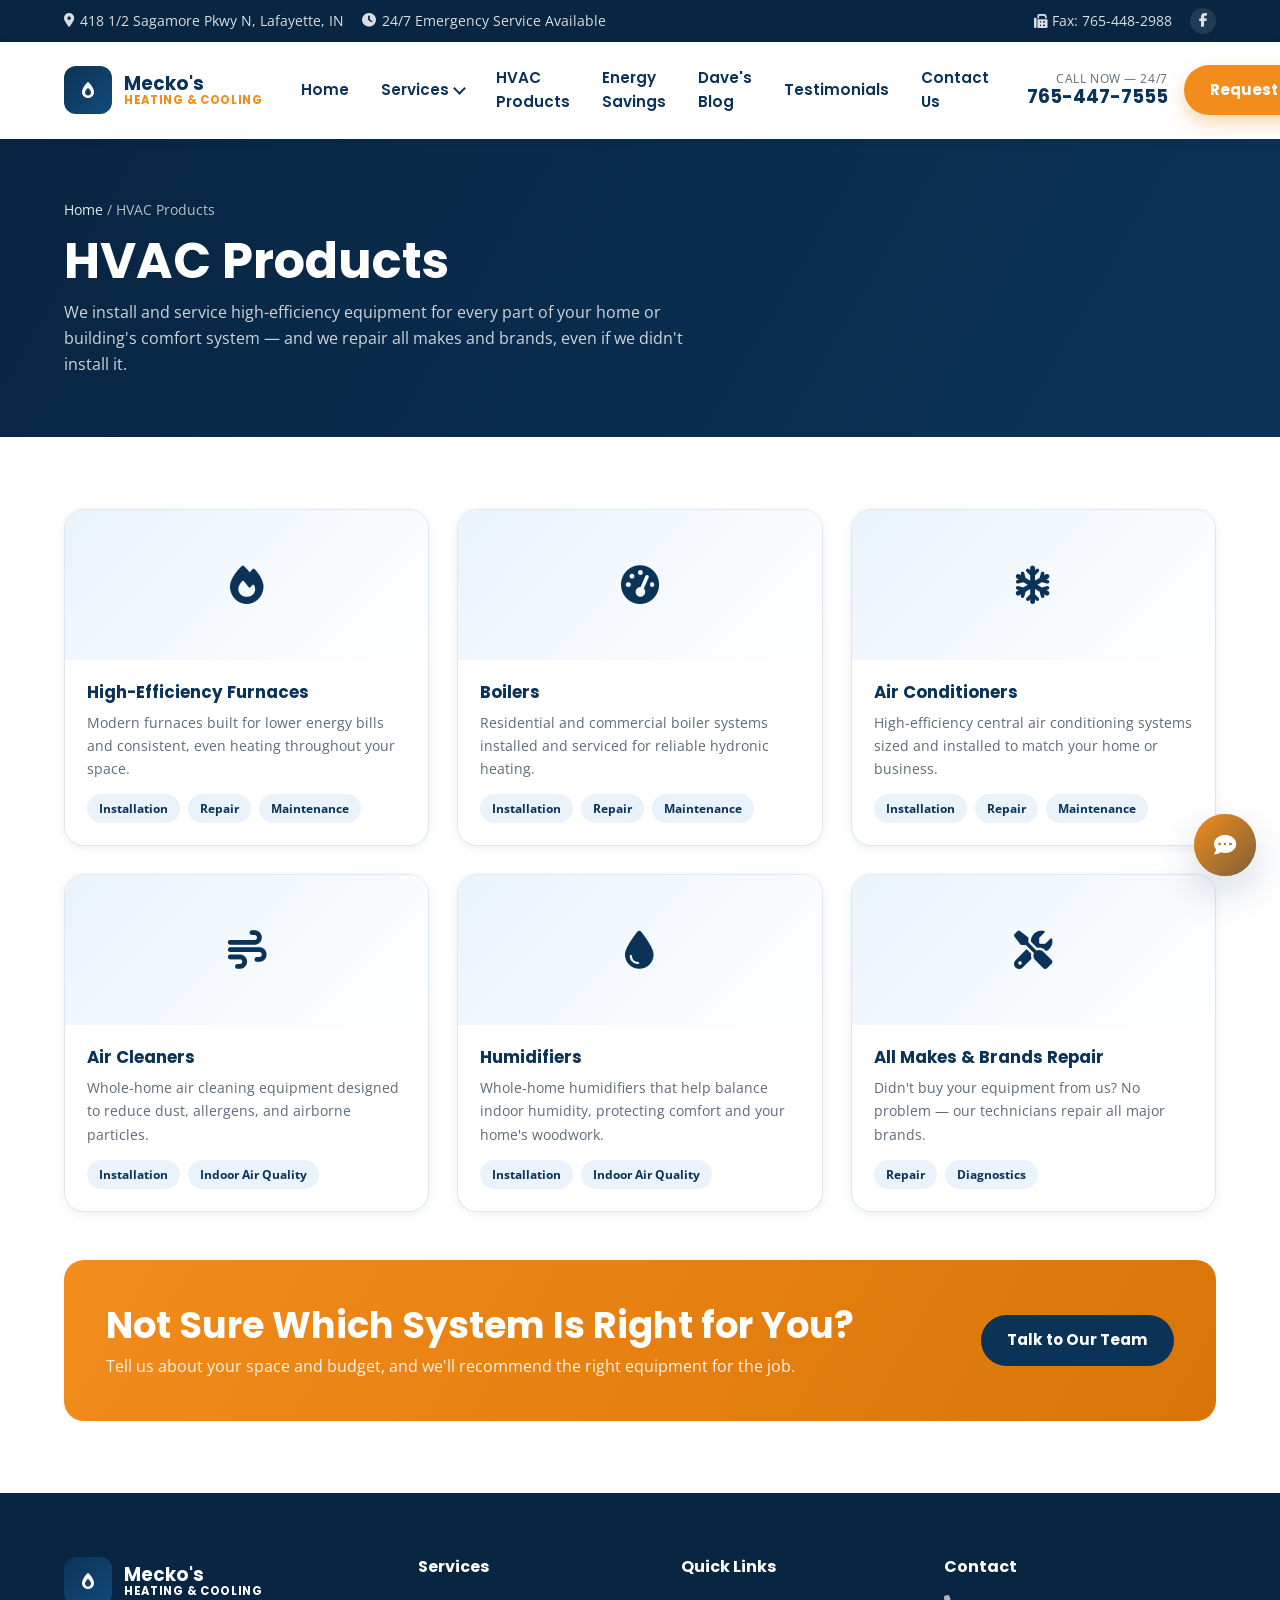
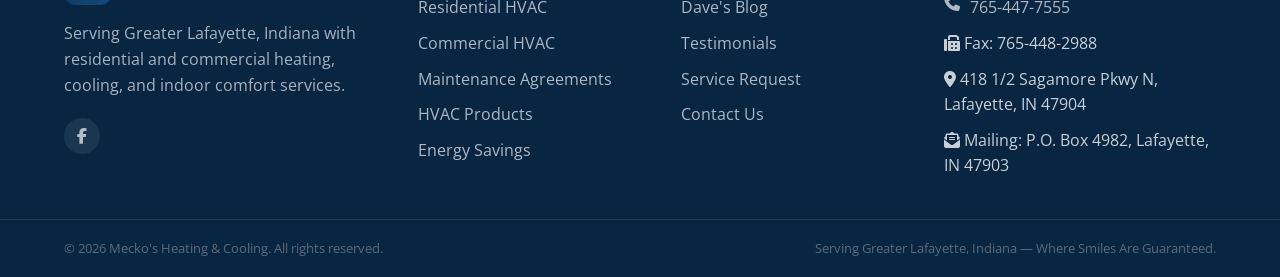
==== products.html @ 403d4e9d "Initial commit HVAC" ====
<!DOCTYPE html>
<html lang="en">
<head>
<meta charset="UTF-8" />
<meta name="viewport" content="width=device-width, initial-scale=1.0, viewport-fit=cover" />
<title>HVAC Products | Mecko's Heating & Cooling</title>
<meta name="description" content="High-efficiency furnaces, boilers, air conditioners, air cleaners, and humidifiers installed and serviced by Mecko's Heating & Cooling in Greater Lafayette, IN." />
<link rel="preconnect" href="https://fonts.googleapis.com" />
<link rel="preconnect" href="https://fonts.gstatic.com" crossorigin />
<link href="https://fonts.googleapis.com/css2?family=Open+Sans:wght@400;600;700&family=Poppins:wght@600;700;800&display=swap" rel="stylesheet" />
<link rel="stylesheet" href="https://cdnjs.cloudflare.com/ajax/libs/font-awesome/6.5.1/css/all.min.css" />
<link rel="stylesheet" href="css/base.css" />
<link rel="stylesheet" href="css/layout.css" />
<link rel="stylesheet" href="css/components.css" />
<link rel="stylesheet" href="css/responsive.css" />
</head>
<body>
<a class="skip-link" href="#main">Skip to content</a>

<div class="topbar">
  <div class="container">
    <div class="topbar__left">
      <span><i class="fa-solid fa-location-dot"></i> 418 1/2 Sagamore Pkwy N, Lafayette, IN</span>
      <span class="hide-mobile"><i class="fa-solid fa-clock"></i> 24/7 Emergency Service Available</span>
    </div>
    <div class="topbar__right">
      <span class="hide-mobile-sm"><i class="fa-solid fa-fax"></i> Fax: 765-448-2988</span>
      <div class="topbar__social">
        <a href="https://facebook.com/meckosheating" target="_blank" rel="noopener" aria-label="Mecko's on Facebook"><i class="fa-brands fa-facebook-f"></i></a>
      </div>
    </div>
  </div>
</div>

<header class="site-header">
  <div class="container">
    <a href="index.html" class="logo">
      <span class="logo__mark"><i class="fa-solid fa-fire-flame-simple"></i></span>
      <span class="logo__text"><strong>Mecko's</strong><span>Heating &amp; Cooling</span></span>
    </a>
    <nav class="main-nav" aria-label="Main navigation">
      <ul>
        <li><a href="index.html" class="nav-link">Home</a></li>
        <li class="has-dropdown">
          <a href="services.html" class="nav-link">Services <span class="nav-caret"></span></a>
          <div class="dropdown">
            <a href="services.html#residential">Residential HVAC</a>
            <a href="services.html#commercial">Commercial HVAC</a>
            <a href="services.html#maintenance">Maintenance Agreements</a>
            <a href="services.html#emergency">24/7 Emergency Service</a>
          </div>
        </li>
        <li><a href="products.html" class="nav-link">HVAC Products</a></li>
        <li><a href="energy-savings.html" class="nav-link">Energy Savings</a></li>
        <li><a href="blog.html" class="nav-link">Dave's Blog</a></li>
        <li><a href="testimonials.html" class="nav-link">Testimonials</a></li>
        <li><a href="contact.html" class="nav-link">Contact Us</a></li>
      </ul>
      <div class="nav-mobile-cta">
        <a href="contact.html" class="btn btn-primary btn-block">Request Service</a>
      </div>
    </nav>
    <div class="header-cta">
      <div class="header-cta__phone">
        <small>Call Now — 24/7</small>
        <a href="tel:7654477555">765-447-7555</a>
      </div>
      <a href="contact.html" class="btn btn-primary">Request Service</a>
      <button class="nav-toggle" aria-label="Toggle menu" aria-expanded="false">
        <span></span><span></span><span></span>
      </button>
    </div>
  </div>
</header>
<div class="nav-backdrop"></div>

<main id="main">

  <section class="page-hero">
    <div class="container">
      <p class="breadcrumbs"><a href="index.html">Home</a> / HVAC Products</p>
      <h1>HVAC Products</h1>
      <p>We install and service high-efficiency equipment for every part of your home or building's comfort system — and we repair all makes and brands, even if we didn't install it.</p>
    </div>
  </section>

  <section class="section">
    <div class="container">
      <div class="grid grid-3">

        <div class="product-card">
          <div class="product-card__media"><i class="fa-solid fa-fire" style="font-size:2.4rem;"></i></div>
          <div class="product-card__body">
            <h3>High-Efficiency Furnaces</h3>
            <p>Modern furnaces built for lower energy bills and consistent, even heating throughout your space.</p>
            <div class="tag-list">
              <span class="tag">Installation</span>
              <span class="tag">Repair</span>
              <span class="tag">Maintenance</span>
            </div>
          </div>
        </div>

        <div class="product-card">
          <div class="product-card__media"><i class="fa-solid fa-gauge-high" style="font-size:2.4rem;"></i></div>
          <div class="product-card__body">
            <h3>Boilers</h3>
            <p>Residential and commercial boiler systems installed and serviced for reliable hydronic heating.</p>
            <div class="tag-list">
              <span class="tag">Installation</span>
              <span class="tag">Repair</span>
              <span class="tag">Maintenance</span>
            </div>
          </div>
        </div>

        <div class="product-card">
          <div class="product-card__media"><i class="fa-solid fa-snowflake" style="font-size:2.4rem;"></i></div>
          <div class="product-card__body">
            <h3>Air Conditioners</h3>
            <p>High-efficiency central air conditioning systems sized and installed to match your home or business.</p>
            <div class="tag-list">
              <span class="tag">Installation</span>
              <span class="tag">Repair</span>
              <span class="tag">Maintenance</span>
            </div>
          </div>
        </div>

        <div class="product-card">
          <div class="product-card__media"><i class="fa-solid fa-wind" style="font-size:2.4rem;"></i></div>
          <div class="product-card__body">
            <h3>Air Cleaners</h3>
            <p>Whole-home air cleaning equipment designed to reduce dust, allergens, and airborne particles.</p>
            <div class="tag-list">
              <span class="tag">Installation</span>
              <span class="tag">Indoor Air Quality</span>
            </div>
          </div>
        </div>

        <div class="product-card">
          <div class="product-card__media"><i class="fa-solid fa-droplet" style="font-size:2.4rem;"></i></div>
          <div class="product-card__body">
            <h3>Humidifiers</h3>
            <p>Whole-home humidifiers that help balance indoor humidity, protecting comfort and your home's woodwork.</p>
            <div class="tag-list">
              <span class="tag">Installation</span>
              <span class="tag">Indoor Air Quality</span>
            </div>
          </div>
        </div>

        <div class="product-card">
          <div class="product-card__media"><i class="fa-solid fa-screwdriver-wrench" style="font-size:2.4rem;"></i></div>
          <div class="product-card__body">
            <h3>All Makes &amp; Brands Repair</h3>
            <p>Didn't buy your equipment from us? No problem — our technicians repair all major brands.</p>
            <div class="tag-list">
              <span class="tag">Repair</span>
              <span class="tag">Diagnostics</span>
            </div>
          </div>
        </div>

      </div>

      <div class="cta-banner" style="margin-top:48px;">
        <div>
          <h2>Not Sure Which System Is Right for You?</h2>
          <p>Tell us about your space and budget, and we'll recommend the right equipment for the job.</p>
        </div>
        <a href="contact.html" class="btn btn-navy">Talk to Our Team</a>
      </div>
    </div>
  </section>

</main>

<footer class="site-footer">
  <div class="footer-top">
    <div class="container footer-grid">
      <div class="footer-col footer-brand">
        <a href="index.html" class="logo">
          <span class="logo__mark"><i class="fa-solid fa-fire-flame-simple"></i></span>
          <span class="logo__text"><strong>Mecko's</strong><span>Heating &amp; Cooling</span></span>
        </a>
        <p>Serving Greater Lafayette, Indiana with residential and commercial heating, cooling, and indoor comfort services.</p>
        <div class="footer-social">
          <a href="https://facebook.com/meckosheating" target="_blank" rel="noopener" aria-label="Facebook"><i class="fa-brands fa-facebook-f"></i></a>
        </div>
      </div>
      <div class="footer-col">
        <h4>Services</h4>
        <ul>
          <li><a href="services.html#residential">Residential HVAC</a></li>
          <li><a href="services.html#commercial">Commercial HVAC</a></li>
          <li><a href="services.html#maintenance">Maintenance Agreements</a></li>
          <li><a href="products.html">HVAC Products</a></li>
          <li><a href="energy-savings.html">Energy Savings</a></li>
        </ul>
      </div>
      <div class="footer-col">
        <h4>Quick Links</h4>
        <ul>
          <li><a href="blog.html">Dave's Blog</a></li>
          <li><a href="testimonials.html">Testimonials</a></li>
          <li><a href="contact.html">Service Request</a></li>
          <li><a href="contact.html">Contact Us</a></li>
        </ul>
      </div>
      <div class="footer-col">
        <h4>Contact</h4>
        <address>
          <a href="tel:7654477555"><i class="fa-solid fa-phone"></i> 765-447-7555</a>
          <span><i class="fa-solid fa-fax"></i> Fax: 765-448-2988</span>
          <span><i class="fa-solid fa-location-dot"></i> 418 1/2 Sagamore Pkwy N, Lafayette, IN 47904</span>
          <span><i class="fa-solid fa-envelope-open-text"></i> Mailing: P.O. Box 4982, Lafayette, IN 47903</span>
        </address>
      </div>
    </div>
  </div>
  <div class="footer-bottom">
    <div class="container">
      <p>&copy; <span id="year"></span> Mecko's Heating &amp; Cooling. All rights reserved.</p>
      <p>Serving Greater Lafayette, Indiana — Where Smiles Are Guaranteed.</p>
    </div>
  </div>
</footer>

<div class="ai-assistant-launcher" role="button" tabindex="0" aria-label="Open AI assistant" aria-expanded="false">
  <span class="pulse"></span>
  <i class="fa-solid fa-comment-dots" style="position:relative;z-index:1;font-size:1.4rem;"></i>
</div>
<div class="ai-assistant-panel" aria-hidden="true">
  <div class="ai-assistant-panel__header">
    <div>
      <h4>Mecko's Assistant</h4>
      <span>Prepared for future AI integration</span>
    </div>
    <button class="ai-assistant-panel__close" aria-label="Close assistant">&times;</button>
  </div>
  <div class="ai-assistant-panel__body">
    <span class="badge-soon">Coming soon</span>
    <p>This assistant panel is a placeholder UI, ready for a future AI backend. For real help right now, call us at <a href="tel:7654477555">765-447-7555</a>.</p>
  </div>
  <form class="ai-assistant-panel__input" data-demo="true">
    <input type="text" placeholder="Type a message..." aria-label="Message" />
    <button type="submit" aria-label="Send"><i class="fa-solid fa-paper-plane"></i></button>
  </form>
</div>

<script src="js/main.js"></script>
<script src="js/ai-assistant.js"></script>
<script>document.getElementById('year').textContent = new Date().getFullYear();</script>
</body>
</html>
---- css/base.css ----
/* =========================================================
   Mecko's Heating & Cooling — base.css
   Reset, CSS variables, typography, and utility classes
   ========================================================= */

:root {
  /* Brand colors */
  --color-navy: #0b3358;
  --color-navy-dark: #082542;
  --color-navy-light: #124a7a;
  --color-orange: #f28c1c;
  --color-orange-dark: #d97507;
  --color-red: #d13b2c;
  --color-red-dark: #b12e21;
  --color-sky: #eaf3fb;

  --color-white: #ffffff;
  --color-off-white: #f6f8fb;
  --color-border: #dfe6ee;
  --color-text: #23303f;
  --color-text-light: #5c6b7a;
  --color-text-inverse: #ffffff;

  /* Typography */
  --font-heading: "Poppins", "Segoe UI", sans-serif;
  --font-body: "Open Sans", "Segoe UI", sans-serif;

  /* Layout */
  --container-width: 1200px;
  --radius-sm: 6px;
  --radius-md: 12px;
  --radius-lg: 20px;
  --shadow-sm: 0 2px 8px rgba(11, 51, 88, 0.08);
  --shadow-md: 0 8px 24px rgba(11, 51, 88, 0.12);
  --shadow-lg: 0 16px 40px rgba(11, 51, 88, 0.18);
  --transition: all 0.2s ease-in-out;
}

/* ---------- Reset ---------- */
*,
*::before,
*::after {
  box-sizing: border-box;
  margin: 0;
  padding: 0;
}

html {
  scroll-behavior: smooth;
  font-size: 16px;
}

body {
  font-family: var(--font-body);
  color: var(--color-text);
  background: var(--color-white);
  line-height: 1.6;
  overflow-x: hidden;
}

img {
  max-width: 100%;
  display: block;
}

a {
  color: inherit;
  text-decoration: none;
}

ul,
ol {
  list-style: none;
}

button {
  font-family: inherit;
  cursor: pointer;
  border: none;
  background: none;
}

input,
textarea,
select {
  font-family: inherit;
  font-size: 1rem;
}

svg {
  display: block;
}

/* ---------- Typography ---------- */
h1,
h2,
h3,
h4,
h5,
h6 {
  font-family: var(--font-heading);
  font-weight: 700;
  color: var(--color-navy);
  line-height: 1.25;
}

h1 {
  font-size: clamp(2rem, 4vw, 3.1rem);
}

h2 {
  font-size: clamp(1.6rem, 3vw, 2.3rem);
}

h3 {
  font-size: 1.35rem;
}

p {
  color: var(--color-text-light);
}

.eyebrow {
  display: inline-block;
  font-family: var(--font-heading);
  font-weight: 700;
  letter-spacing: 0.08em;
  text-transform: uppercase;
  font-size: 0.8rem;
  color: var(--color-orange);
  margin-bottom: 0.6rem;
}

/* ---------- Layout helpers ---------- */
.container {
  width: 100%;
  max-width: var(--container-width);
  margin-inline: auto;
  padding-inline: 24px;
}

.section {
  padding: 72px 0;
}

.section-tight {
  padding: 48px 0;
}

.section-title {
  max-width: 680px;
  margin-bottom: 2.5rem;
}

.section-title.center {
  margin-inline: auto;
  text-align: center;
}

.text-center {
  text-align: center;
}

.bg-navy {
  background: var(--color-navy);
  color: var(--color-text-inverse);
}

.bg-navy h1,
.bg-navy h2,
.bg-navy h3,
.bg-navy h4 {
  color: var(--color-text-inverse);
}

.bg-navy p {
  color: rgba(255, 255, 255, 0.82);
}

.bg-off-white {
  background: var(--color-off-white);
}

.bg-sky {
  background: var(--color-sky);
}

.grid {
  display: grid;
  gap: 28px;
}

.grid-2 {
  grid-template-columns: repeat(2, 1fr);
}

.grid-3 {
  grid-template-columns: repeat(3, 1fr);
}

.grid-4 {
  grid-template-columns: repeat(4, 1fr);
}

.visually-hidden {
  position: absolute !important;
  width: 1px;
  height: 1px;
  overflow: hidden;
  clip: rect(0 0 0 0);
  white-space: nowrap;
}

.skip-link {
  position: absolute;
  top: -48px;
  left: 12px;
  background: var(--color-navy);
  color: #fff;
  padding: 10px 16px;
  border-radius: var(--radius-sm);
  z-index: 2000;
  transition: top 0.2s ease;
}

.skip-link:focus {
  top: 12px;
}
---- css/layout.css ----
/* =========================================================
   Mecko's Heating & Cooling — layout.css
   Header, navigation, hero, footer, and page-level regions
   ========================================================= */

/* ---------- Top utility bar ---------- */
.topbar {
  background: var(--color-navy-dark);
  color: rgba(255, 255, 255, 0.85);
  font-size: 0.85rem;
}

.topbar .container {
  display: flex;
  align-items: center;
  justify-content: space-between;
  gap: 16px;
  padding-block: 8px;
}

.topbar__left {
  display: flex;
  align-items: center;
  gap: 18px;
  flex-wrap: wrap;
}

.topbar__left span {
  display: inline-flex;
  align-items: center;
  gap: 6px;
}

.topbar__right {
  display: flex;
  align-items: center;
  gap: 18px;
}

.topbar a {
  transition: var(--transition);
}

.topbar a:hover {
  color: var(--color-orange);
}

.topbar__social {
  display: flex;
  gap: 10px;
}

.topbar__social a {
  width: 26px;
  height: 26px;
  border-radius: 50%;
  background: rgba(255, 255, 255, 0.1);
  display: inline-flex;
  align-items: center;
  justify-content: center;
}

.topbar__social a:hover {
  background: var(--color-orange);
}

/* ---------- Main header ---------- */
.site-header {
  background: var(--color-white);
  box-shadow: var(--shadow-sm);
  position: sticky;
  top: 0;
  z-index: 900;
}

.site-header .container {
  display: flex;
  align-items: center;
  justify-content: space-between;
  gap: 24px;
  padding-block: 14px;
}

.logo {
  display: flex;
  align-items: center;
  gap: 12px;
  flex-shrink: 0;
}

.logo__mark {
  width: 48px;
  height: 48px;
  border-radius: 12px;
  background: linear-gradient(135deg, var(--color-navy), var(--color-navy-light));
  display: flex;
  align-items: center;
  justify-content: center;
  color: #fff;
  flex-shrink: 0;
}

.logo__text {
  font-family: var(--font-heading);
  line-height: 1.1;
}

.logo__text strong {
  display: block;
  font-size: 1.15rem;
  color: var(--color-navy);
}

.logo__text span {
  display: block;
  font-size: 0.72rem;
  color: var(--color-orange);
  font-weight: 700;
  letter-spacing: 0.06em;
  text-transform: uppercase;
}

/* Main nav */
.main-nav {
  display: flex;
  align-items: center;
  gap: 4px;
}

.main-nav > ul {
  display: flex;
  align-items: center;
  gap: 4px;
}

.main-nav a.nav-link {
  display: inline-flex;
  align-items: center;
  gap: 6px;
  padding: 10px 14px;
  font-family: var(--font-heading);
  font-weight: 600;
  font-size: 0.95rem;
  color: var(--color-navy);
  border-radius: var(--radius-sm);
  transition: var(--transition);
}

.main-nav a.nav-link:hover,
.main-nav li.open > a.nav-link {
  background: var(--color-sky);
  color: var(--color-orange-dark);
}

.main-nav li {
  position: relative;
}

.nav-caret {
  width: 9px;
  height: 9px;
  border-right: 2px solid currentColor;
  border-bottom: 2px solid currentColor;
  transform: rotate(45deg);
  margin-top: -3px;
  transition: transform 0.2s ease;
}

.main-nav li.open .nav-caret {
  transform: rotate(225deg);
  margin-top: 3px;
}

.dropdown {
  position: absolute;
  top: calc(100% + 8px);
  left: 0;
  min-width: 280px;
  background: var(--color-white);
  border-radius: var(--radius-md);
  box-shadow: var(--shadow-lg);
  padding: 10px;
  opacity: 0;
  visibility: hidden;
  transform: translateY(6px);
  transition: var(--transition);
  z-index: 950;
}

.main-nav li.open .dropdown {
  opacity: 1;
  visibility: visible;
  transform: translateY(0);
}

.dropdown a {
  display: block;
  padding: 10px 14px;
  border-radius: var(--radius-sm);
  font-size: 0.92rem;
  color: var(--color-text);
}

.dropdown a:hover {
  background: var(--color-sky);
  color: var(--color-orange-dark);
}

.header-cta {
  display: flex;
  align-items: center;
  gap: 16px;
  flex-shrink: 0;
}

.header-cta__phone {
  text-align: right;
  line-height: 1.2;
}

.header-cta__phone small {
  display: block;
  font-size: 0.72rem;
  color: var(--color-text-light);
  text-transform: uppercase;
  letter-spacing: 0.05em;
}

.header-cta__phone a {
  font-family: var(--font-heading);
  font-weight: 700;
  font-size: 1.15rem;
  color: var(--color-navy);
}

.nav-toggle {
  display: none;
  flex-direction: column;
  gap: 5px;
  width: 32px;
  height: 24px;
}

.nav-toggle span {
  display: block;
  height: 3px;
  border-radius: 2px;
  background: var(--color-navy);
  transition: var(--transition);
}

/* ---------- Hero ---------- */
.hero {
  position: relative;
  background: linear-gradient(120deg, var(--color-navy-dark) 0%, var(--color-navy) 55%, var(--color-navy-light) 100%);
  color: var(--color-text-inverse);
  overflow: hidden;
  padding: 90px 0 70px;
}

.hero::before,
.hero::after {
  content: "";
  position: absolute;
  border-radius: 50%;
  opacity: 0.12;
  background: var(--color-orange);
}

.hero::before {
  width: 420px;
  height: 420px;
  top: -160px;
  right: -120px;
}

.hero::after {
  width: 260px;
  height: 260px;
  bottom: -120px;
  right: 22%;
  background: var(--color-white);
  opacity: 0.06;
}

.hero .container {
  position: relative;
  z-index: 2;
  display: grid;
  grid-template-columns: 1.1fr 0.9fr;
  gap: 40px;
  align-items: center;
}

.hero__eyebrow {
  display: inline-flex;
  align-items: center;
  gap: 8px;
  background: rgba(255, 255, 255, 0.12);
  border: 1px solid rgba(255, 255, 255, 0.25);
  padding: 6px 14px;
  border-radius: 999px;
  font-size: 0.8rem;
  font-weight: 700;
  letter-spacing: 0.04em;
  text-transform: uppercase;
  color: var(--color-orange);
  margin-bottom: 18px;
}

.hero h1 {
  color: #fff;
  margin-bottom: 18px;
}

.hero p.lead {
  color: rgba(255, 255, 255, 0.85);
  font-size: 1.1rem;
  max-width: 540px;
  margin-bottom: 28px;
}

.hero__actions {
  display: flex;
  flex-wrap: wrap;
  gap: 14px;
  margin-bottom: 32px;
}

.hero__quicklinks {
  display: grid;
  grid-template-columns: repeat(4, 1fr);
  gap: 12px;
}

.hero__quicklinks a {
  background: rgba(255, 255, 255, 0.08);
  border: 1px solid rgba(255, 255, 255, 0.18);
  border-radius: var(--radius-md);
  padding: 14px 10px;
  text-align: center;
  font-family: var(--font-heading);
  font-weight: 600;
  font-size: 0.88rem;
  transition: var(--transition);
}

.hero__quicklinks a:hover {
  background: var(--color-orange);
  border-color: var(--color-orange);
  transform: translateY(-3px);
}

.hero__panel {
  background: rgba(255, 255, 255, 0.06);
  border: 1px solid rgba(255, 255, 255, 0.16);
  border-radius: var(--radius-lg);
  padding: 30px;
  backdrop-filter: blur(2px);
}

.hero__panel-icon {
  width: 100%;
  aspect-ratio: 4 / 3;
  border-radius: var(--radius-md);
  background: linear-gradient(160deg, rgba(242, 140, 28, 0.25), rgba(255, 255, 255, 0.05));
  display: flex;
  align-items: center;
  justify-content: center;
  margin-bottom: 20px;
}

.hero__stats {
  display: grid;
  grid-template-columns: repeat(3, 1fr);
  gap: 14px;
  text-align: center;
}

.hero__stats strong {
  display: block;
  font-family: var(--font-heading);
  font-size: 1.5rem;
  color: var(--color-orange);
}

.hero__stats span {
  font-size: 0.78rem;
  color: rgba(255, 255, 255, 0.75);
}

/* ---------- Page header (interior pages) ---------- */
.page-hero {
  background: linear-gradient(120deg, var(--color-navy-dark), var(--color-navy));
  color: #fff;
  padding: 60px 0;
}

.page-hero .breadcrumbs {
  font-size: 0.85rem;
  color: rgba(255, 255, 255, 0.7);
  margin-bottom: 10px;
}

.page-hero .breadcrumbs a {
  color: rgba(255, 255, 255, 0.9);
}

.page-hero .breadcrumbs a:hover {
  color: var(--color-orange);
}

.page-hero h1 {
  color: #fff;
  margin-bottom: 8px;
}

.page-hero p {
  color: rgba(255, 255, 255, 0.8);
  max-width: 640px;
}

/* ---------- Footer ---------- */
.site-footer {
  background: var(--color-navy-dark);
  color: rgba(255, 255, 255, 0.78);
}

.footer-top {
  padding: 64px 0 40px;
}

.footer-grid {
  display: grid;
  grid-template-columns: 1.4fr 1fr 1fr 1.2fr;
  gap: 36px;
}

.footer-brand .logo__text strong,
.footer-brand .logo__text span {
  color: #fff;
}

.footer-brand p {
  color: rgba(255, 255, 255, 0.65);
  margin: 16px 0 20px;
  max-width: 320px;
}

.footer-social {
  display: flex;
  gap: 10px;
}

.footer-social a {
  width: 36px;
  height: 36px;
  border-radius: 50%;
  background: rgba(255, 255, 255, 0.08);
  display: inline-flex;
  align-items: center;
  justify-content: center;
  transition: var(--transition);
}

.footer-social a:hover {
  background: var(--color-orange);
}

.footer-col h4 {
  color: #fff;
  font-size: 1rem;
  margin-bottom: 18px;
}

.footer-col ul li {
  margin-bottom: 10px;
}

.footer-col a {
  color: rgba(255, 255, 255, 0.68);
  transition: var(--transition);
}

.footer-col a:hover {
  color: var(--color-orange);
}

.footer-col address {
  font-style: normal;
  display: flex;
  flex-direction: column;
  gap: 10px;
}

.footer-col address a {
  display: flex;
  align-items: flex-start;
  gap: 10px;
}

.footer-bottom {
  border-top: 1px solid rgba(255, 255, 255, 0.1);
  padding: 18px 0;
  font-size: 0.82rem;
}

.footer-bottom .container {
  display: flex;
  justify-content: space-between;
  align-items: center;
  gap: 16px;
  flex-wrap: wrap;
}

.footer-bottom a:hover {
  color: var(--color-orange);
}

/* ---------- Misc layout regions ---------- */
.split {
  display: grid;
  grid-template-columns: 1fr 1fr;
  gap: 48px;
  align-items: center;
}

.map-embed {
  border-radius: var(--radius-lg);
  overflow: hidden;
  box-shadow: var(--shadow-md);
  border: 1px solid var(--color-border);
}

.map-embed iframe {
  width: 100%;
  height: 380px;
  border: 0;
  display: block;
}
---- css/components.css ----
/* =========================================================
   Mecko's Heating & Cooling — components.css
   Buttons, cards, forms, badges, testimonials, AI assistant
   ========================================================= */

/* ---------- Buttons ---------- */
.btn {
  display: inline-flex;
  align-items: center;
  gap: 10px;
  font-family: var(--font-heading);
  font-weight: 700;
  font-size: 0.95rem;
  padding: 13px 26px;
  border-radius: 999px;
  transition: var(--transition);
  white-space: nowrap;
}

.btn-primary {
  background: var(--color-orange);
  color: #fff;
  box-shadow: 0 8px 18px rgba(242, 140, 28, 0.35);
}

.btn-primary:hover {
  background: var(--color-orange-dark);
  transform: translateY(-2px);
}

.btn-outline {
  background: transparent;
  color: #fff;
  border: 2px solid rgba(255, 255, 255, 0.5);
}

.btn-outline:hover {
  background: rgba(255, 255, 255, 0.12);
  border-color: #fff;
}

.btn-navy {
  background: var(--color-navy);
  color: #fff;
}

.btn-navy:hover {
  background: var(--color-navy-light);
  transform: translateY(-2px);
}

.btn-emergency {
  background: var(--color-red);
  color: #fff;
  box-shadow: 0 8px 18px rgba(209, 59, 44, 0.35);
}

.btn-emergency:hover {
  background: var(--color-red-dark);
  transform: translateY(-2px);
}

.btn-block {
  width: 100%;
  justify-content: center;
}

.btn-sm {
  padding: 9px 18px;
  font-size: 0.85rem;
}

/* ---------- Icon badge ---------- */
.icon-badge {
  width: 56px;
  height: 56px;
  border-radius: var(--radius-md);
  background: var(--color-sky);
  color: var(--color-navy);
  display: flex;
  align-items: center;
  justify-content: center;
  flex-shrink: 0;
}

/* ---------- Service cards (four-column, Summers-style) ---------- */
.service-cards {
  display: grid;
  grid-template-columns: repeat(4, 1fr);
  gap: 24px;
}

.service-card {
  background: var(--color-navy);
  color: #fff;
  border-radius: var(--radius-lg);
  padding: 32px 24px;
  text-align: center;
  transition: var(--transition);
  border: 1px solid rgba(255, 255, 255, 0.05);
}

.service-card:hover {
  transform: translateY(-6px);
  box-shadow: var(--shadow-lg);
}

.service-card .icon-badge {
  margin-inline: auto;
  margin-bottom: 18px;
  background: rgba(242, 140, 28, 0.18);
  color: var(--color-orange);
}

.service-card h3 {
  color: #fff;
  font-size: 1.15rem;
  margin-bottom: 14px;
}

.service-card ul {
  text-align: left;
  display: flex;
  flex-direction: column;
  gap: 8px;
}

.service-card ul li {
  font-size: 0.9rem;
  color: rgba(255, 255, 255, 0.78);
  padding-bottom: 8px;
  border-bottom: 1px solid rgba(255, 255, 255, 0.12);
  display: flex;
  align-items: flex-start;
  gap: 8px;
}

.service-card ul li::before {
  content: "";
  width: 6px;
  height: 6px;
  border-radius: 50%;
  background: var(--color-orange);
  margin-top: 7px;
  flex-shrink: 0;
}

.service-card a.card-link {
  display: inline-block;
  margin-top: 16px;
  font-family: var(--font-heading);
  font-weight: 700;
  font-size: 0.85rem;
  color: var(--color-orange);
}

/* ---------- Feature list ---------- */
.feature-list {
  display: flex;
  flex-direction: column;
  gap: 20px;
}

.feature-item {
  display: flex;
  gap: 16px;
}

.feature-item h4 {
  margin-bottom: 4px;
  font-size: 1.02rem;
}

.feature-item p {
  font-size: 0.92rem;
}

/* ---------- Generic content card ---------- */
.card {
  background: #fff;
  border: 1px solid var(--color-border);
  border-radius: var(--radius-lg);
  padding: 28px;
  box-shadow: var(--shadow-sm);
  transition: var(--transition);
}

.card:hover {
  box-shadow: var(--shadow-md);
  transform: translateY(-4px);
}

.card .icon-badge {
  margin-bottom: 18px;
}

.card h3 {
  margin-bottom: 10px;
  font-size: 1.1rem;
}

.card p {
  font-size: 0.95rem;
}

/* ---------- Product card ---------- */
.product-card {
  background: #fff;
  border-radius: var(--radius-lg);
  overflow: hidden;
  border: 1px solid var(--color-border);
  box-shadow: var(--shadow-sm);
  transition: var(--transition);
}

.product-card:hover {
  box-shadow: var(--shadow-md);
  transform: translateY(-4px);
}

.product-card__media {
  height: 150px;
  background: linear-gradient(135deg, var(--color-sky), #fff);
  display: flex;
  align-items: center;
  justify-content: center;
  color: var(--color-navy);
}

.product-card__body {
  padding: 22px;
}

.product-card__body h3 {
  margin-bottom: 8px;
  font-size: 1.05rem;
}

.product-card__body p {
  font-size: 0.9rem;
  margin-bottom: 14px;
}

.tag-list {
  display: flex;
  flex-wrap: wrap;
  gap: 8px;
}

.tag {
  background: var(--color-sky);
  color: var(--color-navy);
  font-size: 0.75rem;
  font-weight: 700;
  padding: 5px 12px;
  border-radius: 999px;
}

/* ---------- Stats strip ---------- */
.stats-strip {
  display: grid;
  grid-template-columns: repeat(4, 1fr);
  gap: 24px;
  text-align: center;
}

.stats-strip strong {
  display: block;
  font-family: var(--font-heading);
  font-size: 2rem;
  color: var(--color-orange);
}

.stats-strip span {
  font-size: 0.85rem;
  color: rgba(255, 255, 255, 0.75);
}

/* ---------- Testimonials ---------- */
.testimonial-card {
  background: #fff;
  border-radius: var(--radius-lg);
  padding: 28px;
  border: 1px solid var(--color-border);
  box-shadow: var(--shadow-sm);
  display: flex;
  flex-direction: column;
  gap: 14px;
  height: 100%;
}

.testimonial-card .stars {
  color: #f4bb4c;
  font-size: 0.95rem;
  letter-spacing: 2px;
}

.testimonial-card p.quote {
  color: var(--color-text);
  font-size: 0.95rem;
  flex-grow: 1;
}

.testimonial-card .author {
  display: flex;
  align-items: center;
  gap: 12px;
}

.testimonial-card .avatar {
  width: 42px;
  height: 42px;
  border-radius: 50%;
  background: var(--color-navy);
  color: #fff;
  display: flex;
  align-items: center;
  justify-content: center;
  font-family: var(--font-heading);
  font-weight: 700;
  flex-shrink: 0;
}

.testimonial-card .author strong {
  display: block;
  font-size: 0.92rem;
  color: var(--color-navy);
}

.testimonial-card .author span {
  font-size: 0.78rem;
  color: var(--color-text-light);
}

.placeholder-note {
  background: #fff7e8;
  border: 1px dashed var(--color-orange);
  color: #8a5b0d;
  font-size: 0.85rem;
  padding: 14px 18px;
  border-radius: var(--radius-md);
  margin-bottom: 32px;
}

/* ---------- Accordion (FAQ / tips) ---------- */
.accordion-item {
  border: 1px solid var(--color-border);
  border-radius: var(--radius-md);
  margin-bottom: 12px;
  overflow: hidden;
}

.accordion-trigger {
  width: 100%;
  display: flex;
  justify-content: space-between;
  align-items: center;
  padding: 18px 22px;
  font-family: var(--font-heading);
  font-weight: 700;
  color: var(--color-navy);
  background: #fff;
  text-align: left;
}

.accordion-trigger .plus {
  font-size: 1.3rem;
  color: var(--color-orange);
  transition: transform 0.2s ease;
}

.accordion-item.active .accordion-trigger .plus {
  transform: rotate(45deg);
}

.accordion-panel {
  max-height: 0;
  overflow: hidden;
  transition: max-height 0.25s ease;
  background: var(--color-off-white);
}

.accordion-panel-inner {
  padding: 0 22px 20px;
  font-size: 0.92rem;
  color: var(--color-text-light);
}

/* ---------- Forms ---------- */
.form-card {
  background: #fff;
  border-radius: var(--radius-lg);
  padding: 34px;
  box-shadow: var(--shadow-md);
  border: 1px solid var(--color-border);
}

.form-row {
  display: grid;
  grid-template-columns: 1fr 1fr;
  gap: 16px;
}

.form-group {
  margin-bottom: 18px;
}

.form-group label {
  display: block;
  font-family: var(--font-heading);
  font-weight: 600;
  font-size: 0.85rem;
  color: var(--color-navy);
  margin-bottom: 6px;
}

.form-group input,
.form-group select,
.form-group textarea {
  width: 100%;
  padding: 12px 14px;
  border: 1px solid var(--color-border);
  border-radius: var(--radius-sm);
  color: var(--color-text);
  transition: var(--transition);
  background: #fbfcfe;
}

.form-group input:focus,
.form-group select:focus,
.form-group textarea:focus {
  outline: none;
  border-color: var(--color-orange);
  background: #fff;
  box-shadow: 0 0 0 3px rgba(242, 140, 28, 0.15);
}

.form-checkbox {
  display: flex;
  align-items: flex-start;
  gap: 10px;
  font-size: 0.8rem;
  color: var(--color-text-light);
  margin-bottom: 20px;
}

.form-checkbox input {
  margin-top: 4px;
  width: auto;
}

.form-note {
  font-size: 0.78rem;
  color: var(--color-text-light);
  margin-top: 14px;
}

/* ---------- Info list (contact details) ---------- */
.info-list {
  display: flex;
  flex-direction: column;
  gap: 18px;
}

.info-list .info-item {
  display: flex;
  gap: 14px;
  align-items: flex-start;
}

.info-item strong {
  display: block;
  color: var(--color-navy);
  font-family: var(--font-heading);
  font-size: 0.95rem;
}

.info-item span,
.info-item a {
  font-size: 0.92rem;
  color: var(--color-text-light);
}

.info-item a:hover {
  color: var(--color-orange);
}

/* ---------- Banner / CTA strip ---------- */
.cta-banner {
  background: linear-gradient(120deg, var(--color-orange), var(--color-orange-dark));
  border-radius: var(--radius-lg);
  padding: 42px;
  color: #fff;
  display: flex;
  align-items: center;
  justify-content: space-between;
  gap: 24px;
  flex-wrap: wrap;
}

.cta-banner h2 {
  color: #fff;
  margin-bottom: 6px;
}

.cta-banner p {
  color: rgba(255, 255, 255, 0.9);
}

.cta-banner .btn-navy:hover {
  background: var(--color-navy-dark);
}

/* ---------- AI Assistant (placeholder entry point) ----------
   NOTE: This is a visual entry point only. It is intentionally
   NOT wired to any AI backend. See js/ai-assistant.js for the
   prepared hooks a developer can connect later. */
.ai-assistant-launcher {
  position: fixed;
  right: 24px;
  bottom: 24px;
  width: 62px;
  height: 62px;
  border-radius: 50%;
  background: linear-gradient(135deg, var(--color-orange), var(--color-navy));
  color: #fff;
  display: flex;
  align-items: center;
  justify-content: center;
  box-shadow: var(--shadow-lg);
  z-index: 1000;
  transition: var(--transition);
}

.ai-assistant-launcher:hover {
  transform: scale(1.06);
}

.ai-assistant-launcher .pulse {
  position: absolute;
  inset: 0;
  border-radius: 50%;
  background: var(--color-orange);
  opacity: 0.5;
  animation: ai-pulse 2.4s ease-out infinite;
}

@keyframes ai-pulse {
  0% {
    transform: scale(1);
    opacity: 0.45;
  }
  100% {
    transform: scale(1.7);
    opacity: 0;
  }
}

.ai-assistant-panel {
  position: fixed;
  right: 24px;
  bottom: 100px;
  width: 320px;
  max-width: calc(100vw - 48px);
  background: #fff;
  border-radius: var(--radius-lg);
  box-shadow: var(--shadow-lg);
  border: 1px solid var(--color-border);
  overflow: hidden;
  z-index: 1000;
  opacity: 0;
  visibility: hidden;
  transform: translateY(16px);
  transition: var(--transition);
}

.ai-assistant-panel.open {
  opacity: 1;
  visibility: visible;
  transform: translateY(0);
}

.ai-assistant-panel__header {
  background: var(--color-navy);
  color: #fff;
  padding: 16px 18px;
  display: flex;
  align-items: center;
  justify-content: space-between;
}

.ai-assistant-panel__header h4 {
  color: #fff;
  font-size: 0.95rem;
  margin-bottom: 2px;
}

.ai-assistant-panel__header span {
  font-size: 0.72rem;
  color: rgba(255, 255, 255, 0.7);
}

.ai-assistant-panel__close {
  color: #fff;
  font-size: 1.1rem;
  line-height: 1;
}

.ai-assistant-panel__body {
  padding: 20px 18px;
  font-size: 0.88rem;
  color: var(--color-text-light);
}

.ai-assistant-panel__body .badge-soon {
  display: inline-block;
  background: var(--color-sky);
  color: var(--color-navy);
  font-size: 0.7rem;
  font-weight: 700;
  padding: 4px 10px;
  border-radius: 999px;
  margin-bottom: 10px;
}

.ai-assistant-panel__input {
  display: flex;
  border-top: 1px solid var(--color-border);
}

.ai-assistant-panel__input input {
  flex: 1;
  border: none;
  padding: 14px 16px;
  font-size: 0.85rem;
}

.ai-assistant-panel__input input:focus {
  outline: none;
}

.ai-assistant-panel__input button {
  padding: 0 18px;
  color: var(--color-orange);
  font-weight: 700;
}

/* ---------- Emergency ribbon ---------- */
.emergency-ribbon {
  background: var(--color-red);
  color: #fff;
  text-align: center;
  font-size: 0.85rem;
  font-weight: 600;
  padding: 8px 12px;
}

.emergency-ribbon a {
  text-decoration: underline;
  font-weight: 700;
}
---- css/responsive.css ----
/* =========================================================
   Mecko's Heating & Cooling — responsive.css
   Tablet and mobile adaptations (not just scaled-down desktop)
   ========================================================= */

/* ---------- Tablet (<=1024px) ---------- */
@media (max-width: 1024px) {
  .hero .container {
    grid-template-columns: 1fr;
  }

  .hero__panel {
    order: -1;
  }

  .hero__quicklinks {
    grid-template-columns: repeat(2, 1fr);
  }

  .service-cards {
    grid-template-columns: repeat(2, 1fr);
  }

  .grid-4 {
    grid-template-columns: repeat(2, 1fr);
  }

  .grid-3 {
    grid-template-columns: repeat(2, 1fr);
  }

  .footer-grid {
    grid-template-columns: 1fr 1fr;
  }

  .split {
    grid-template-columns: 1fr;
  }

  .split .split__media {
    order: -1;
  }

  .stats-strip {
    grid-template-columns: repeat(2, 1fr);
    gap: 28px;
  }
}

/* ---------- Mobile nav breakpoint (<=880px) ---------- */
@media (max-width: 880px) {
  .topbar__left span.hide-mobile {
    display: none;
  }

  .header-cta__phone {
    display: none;
  }

  .nav-toggle {
    display: flex;
  }

  .main-nav {
    position: fixed;
    top: 0;
    right: 0;
    height: 100vh;
    width: min(320px, 84vw);
    background: var(--color-navy-dark);
    flex-direction: column;
    align-items: stretch;
    padding: 90px 24px 24px;
    transform: translateX(100%);
    transition: transform 0.28s ease;
    z-index: 1100;
    overflow-y: auto;
  }

  .main-nav.open {
    transform: translateX(0);
  }

  .main-nav > ul {
    flex-direction: column;
    align-items: stretch;
    gap: 2px;
  }

  .main-nav a.nav-link {
    color: #fff;
    justify-content: space-between;
    padding: 14px 10px;
    border-bottom: 1px solid rgba(255, 255, 255, 0.08);
    border-radius: 0;
  }

  .main-nav a.nav-link:hover,
  .main-nav li.open > a.nav-link {
    background: rgba(255, 255, 255, 0.06);
    color: var(--color-orange);
  }

  .dropdown {
    position: static;
    box-shadow: none;
    background: rgba(0, 0, 0, 0.2);
    opacity: 1;
    visibility: visible;
    transform: none;
    display: none;
    min-width: 100%;
  }

  .main-nav li.open .dropdown {
    display: block;
  }

  .dropdown a {
    color: rgba(255, 255, 255, 0.82);
  }

  .dropdown a:hover {
    background: rgba(255, 255, 255, 0.08);
    color: var(--color-orange);
  }

  .nav-backdrop {
    display: none;
    position: fixed;
    inset: 0;
    background: rgba(8, 37, 66, 0.55);
    z-index: 1050;
  }

  .nav-backdrop.open {
    display: block;
  }

  .nav-mobile-cta {
    display: block;
    margin-top: 20px;
  }
}

@media (min-width: 881px) {
  .nav-mobile-cta {
    display: none;
  }
}

/* ---------- Mobile (<=768px) ---------- */
@media (max-width: 768px) {
  .section {
    padding: 52px 0;
  }

  .hero {
    padding: 56px 0 44px;
    text-align: left;
  }

  .hero__actions {
    flex-direction: column;
    align-items: stretch;
  }

  .hero__actions .btn {
    justify-content: center;
  }

  .hero__quicklinks {
    grid-template-columns: repeat(2, 1fr);
  }

  .service-cards,
  .grid-4,
  .grid-3,
  .grid-2 {
    grid-template-columns: 1fr;
  }

  .footer-grid {
    grid-template-columns: 1fr;
    gap: 32px;
  }

  .footer-bottom .container {
    flex-direction: column;
    text-align: center;
  }

  .stats-strip {
    grid-template-columns: repeat(2, 1fr);
  }

  .cta-banner {
    flex-direction: column;
    text-align: center;
  }

  .form-row {
    grid-template-columns: 1fr;
  }

  .page-hero {
    padding: 44px 0;
  }

  .ai-assistant-panel {
    right: 12px;
    left: 12px;
    width: auto;
    bottom: 92px;
  }

  .ai-assistant-launcher {
    right: 16px;
    bottom: 16px;
    width: 56px;
    height: 56px;
  }

  .map-embed iframe {
    height: 280px;
  }
}

/* ---------- Small mobile (<=480px) ---------- */
@media (max-width: 480px) {
  .container {
    padding-inline: 18px;
  }

  h1 {
    font-size: 1.9rem;
  }

  .logo__text strong {
    font-size: 1rem;
  }

  .btn {
    padding: 12px 20px;
    font-size: 0.9rem;
  }

  .topbar__right span.hide-mobile-sm {
    display: none;
  }
}
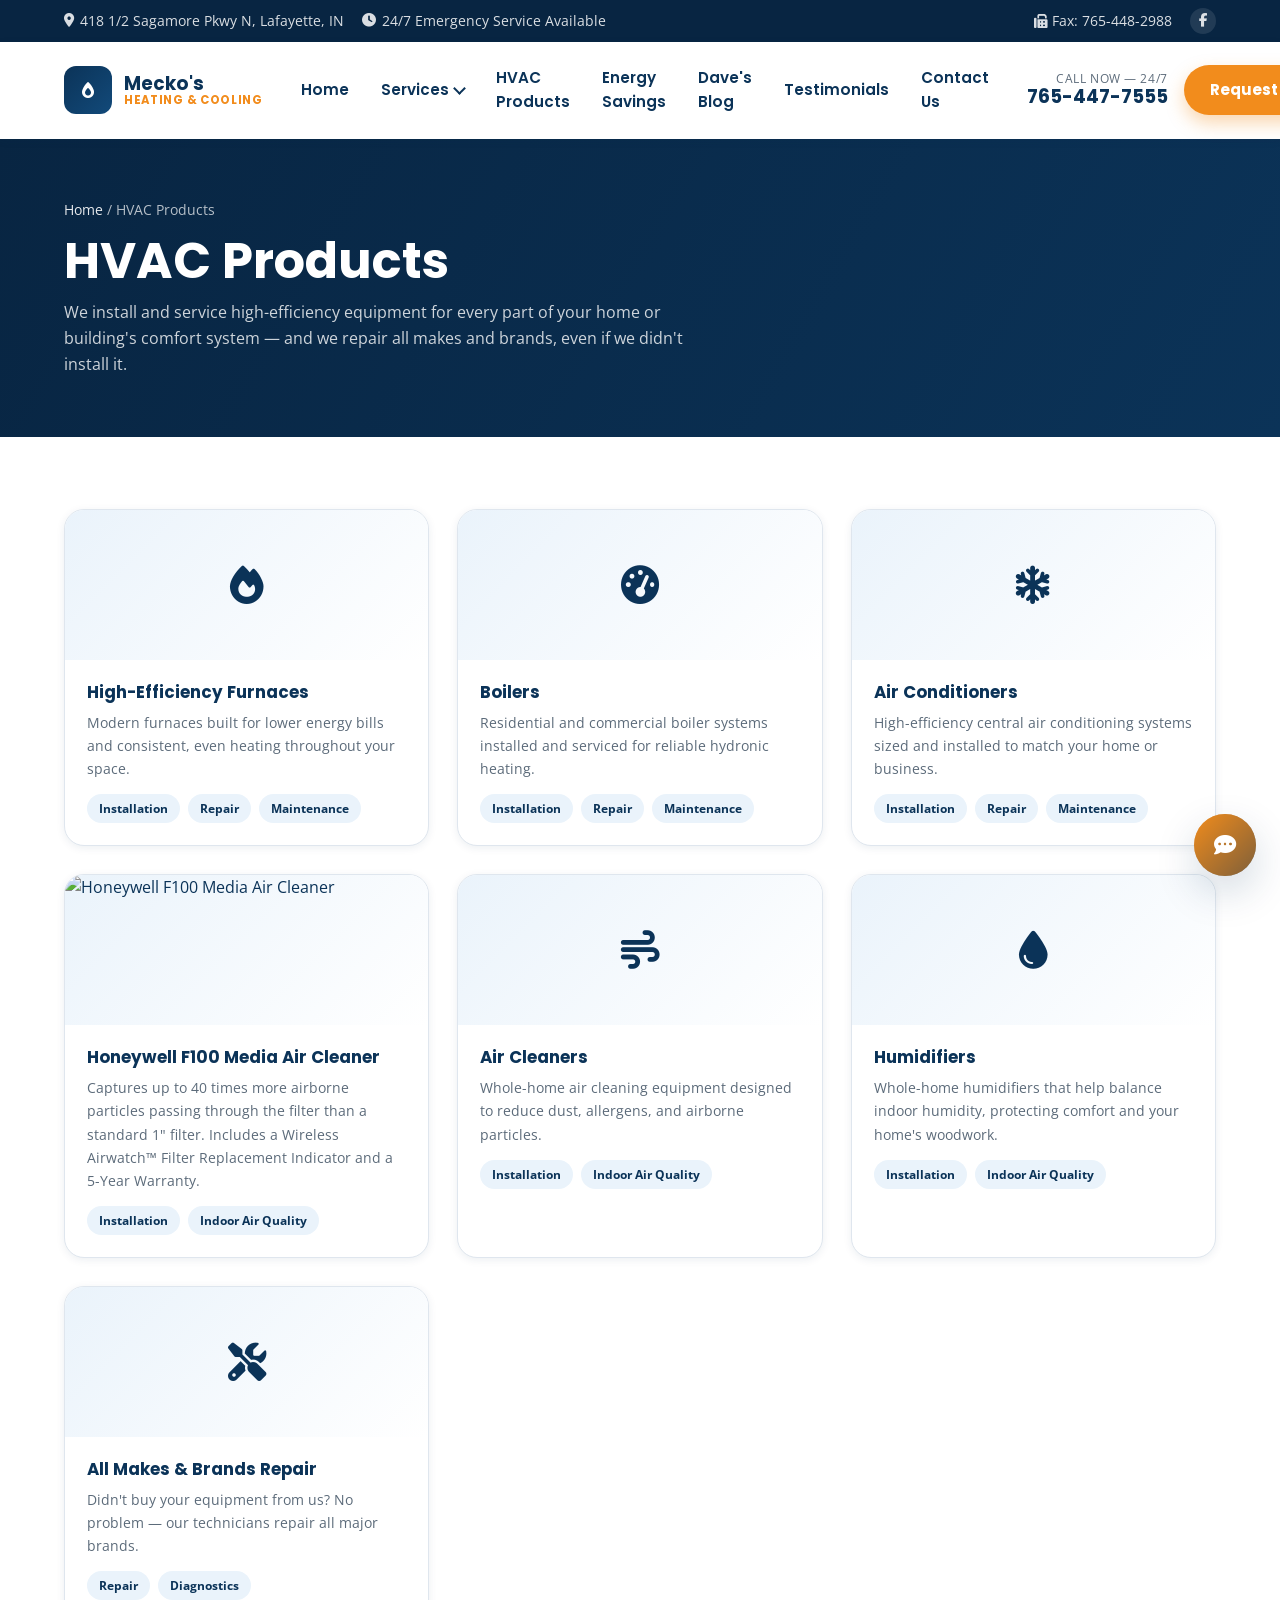
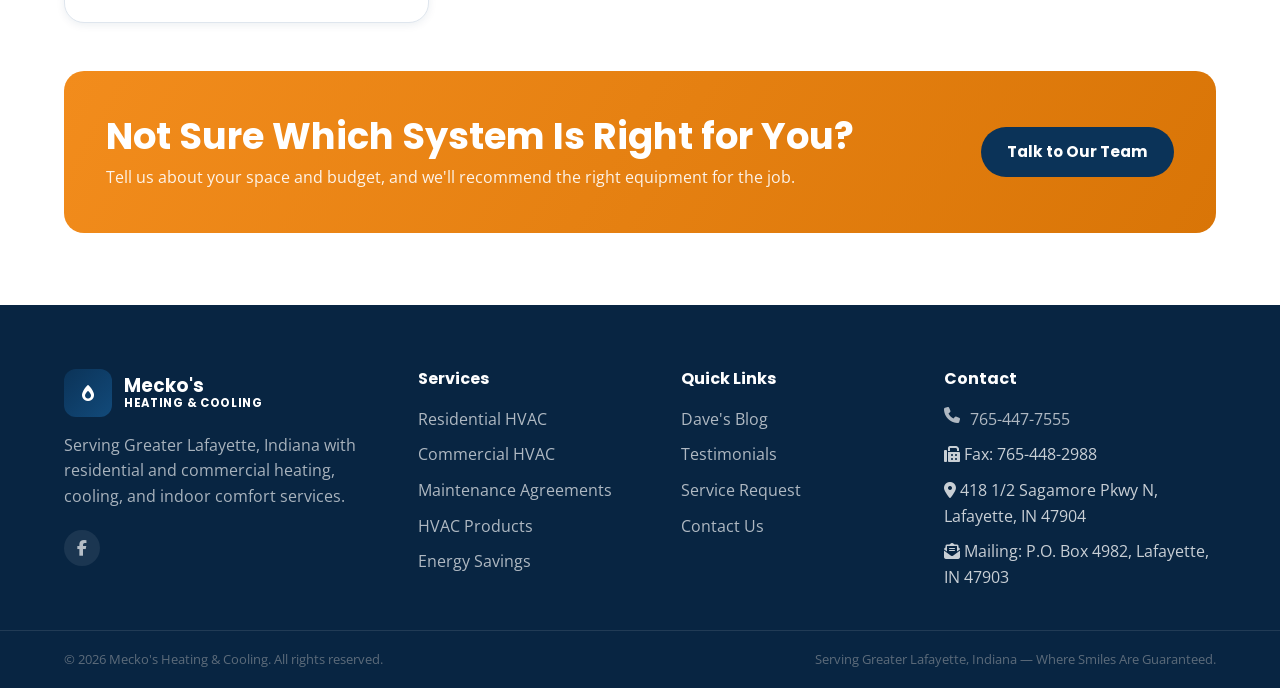
==== commit c26f44dc: "Integrate Honeywell F100 Media Air Cleaner product card (image available); add image markup and prod" ====
--- a/products.html
+++ b/products.html
@@ -127,6 +127,21 @@
           </div>
         </div>
 
+        <!-- Integrated product: Honeywell F100 Media Air Cleaner (Image available) -->
+        <div class="product-card">
+          <div class="product-card__media">
+            <img src="images/honeywell_f100_media_air_cleaner.png" alt="Honeywell F100 Media Air Cleaner" style="width:100%;height:100%;object-fit:contain;display:block;" />
+          </div>
+          <div class="product-card__body">
+            <h3>Honeywell F100 Media Air Cleaner</h3>
+            <p>Captures up to 40 times more airborne particles passing through the filter than a standard 1" filter. Includes a Wireless Airwatch™ Filter Replacement Indicator and a 5-Year Warranty.</p>
+            <div class="tag-list">
+              <span class="tag">Installation</span>
+              <span class="tag">Indoor Air Quality</span>
+            </div>
+          </div>
+        </div>
+
         <div class="product-card">
           <div class="product-card__media"><i class="fa-solid fa-wind" style="font-size:2.4rem;"></i></div>
           <div class="product-card__body">
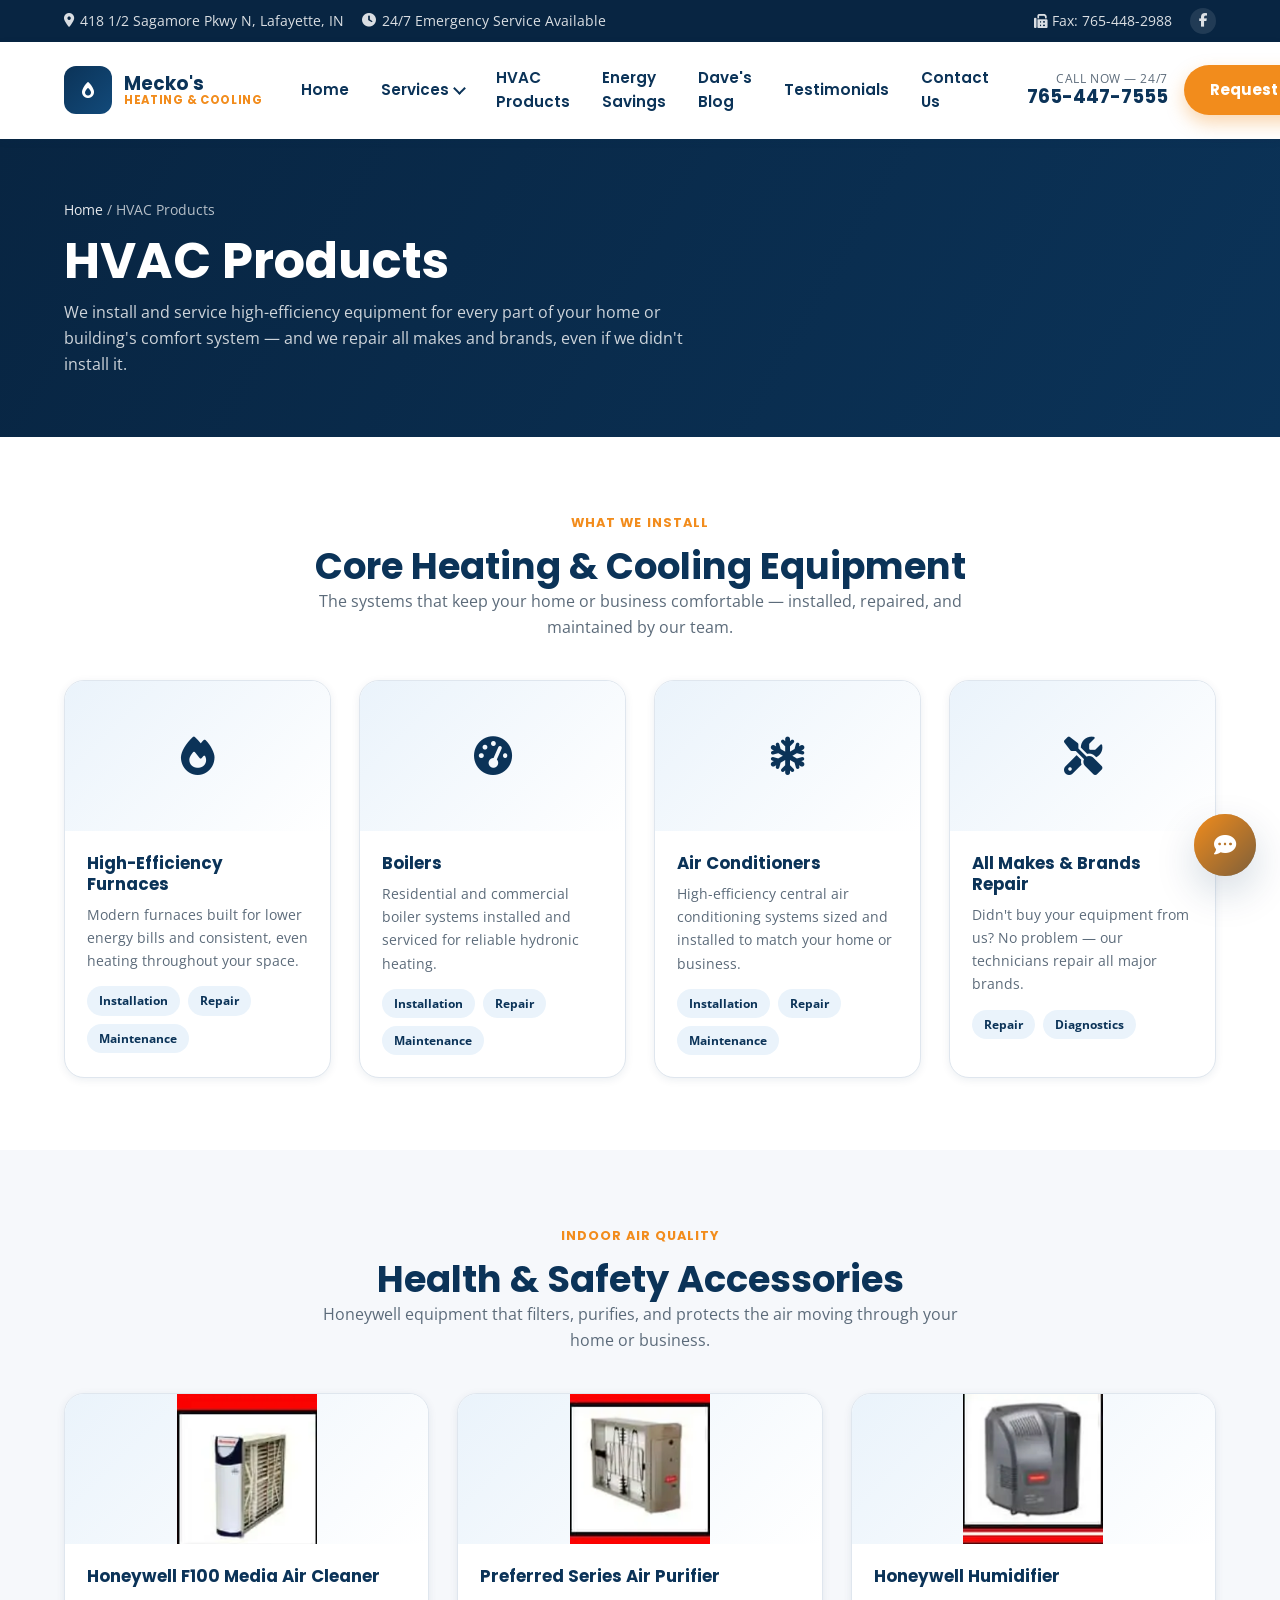
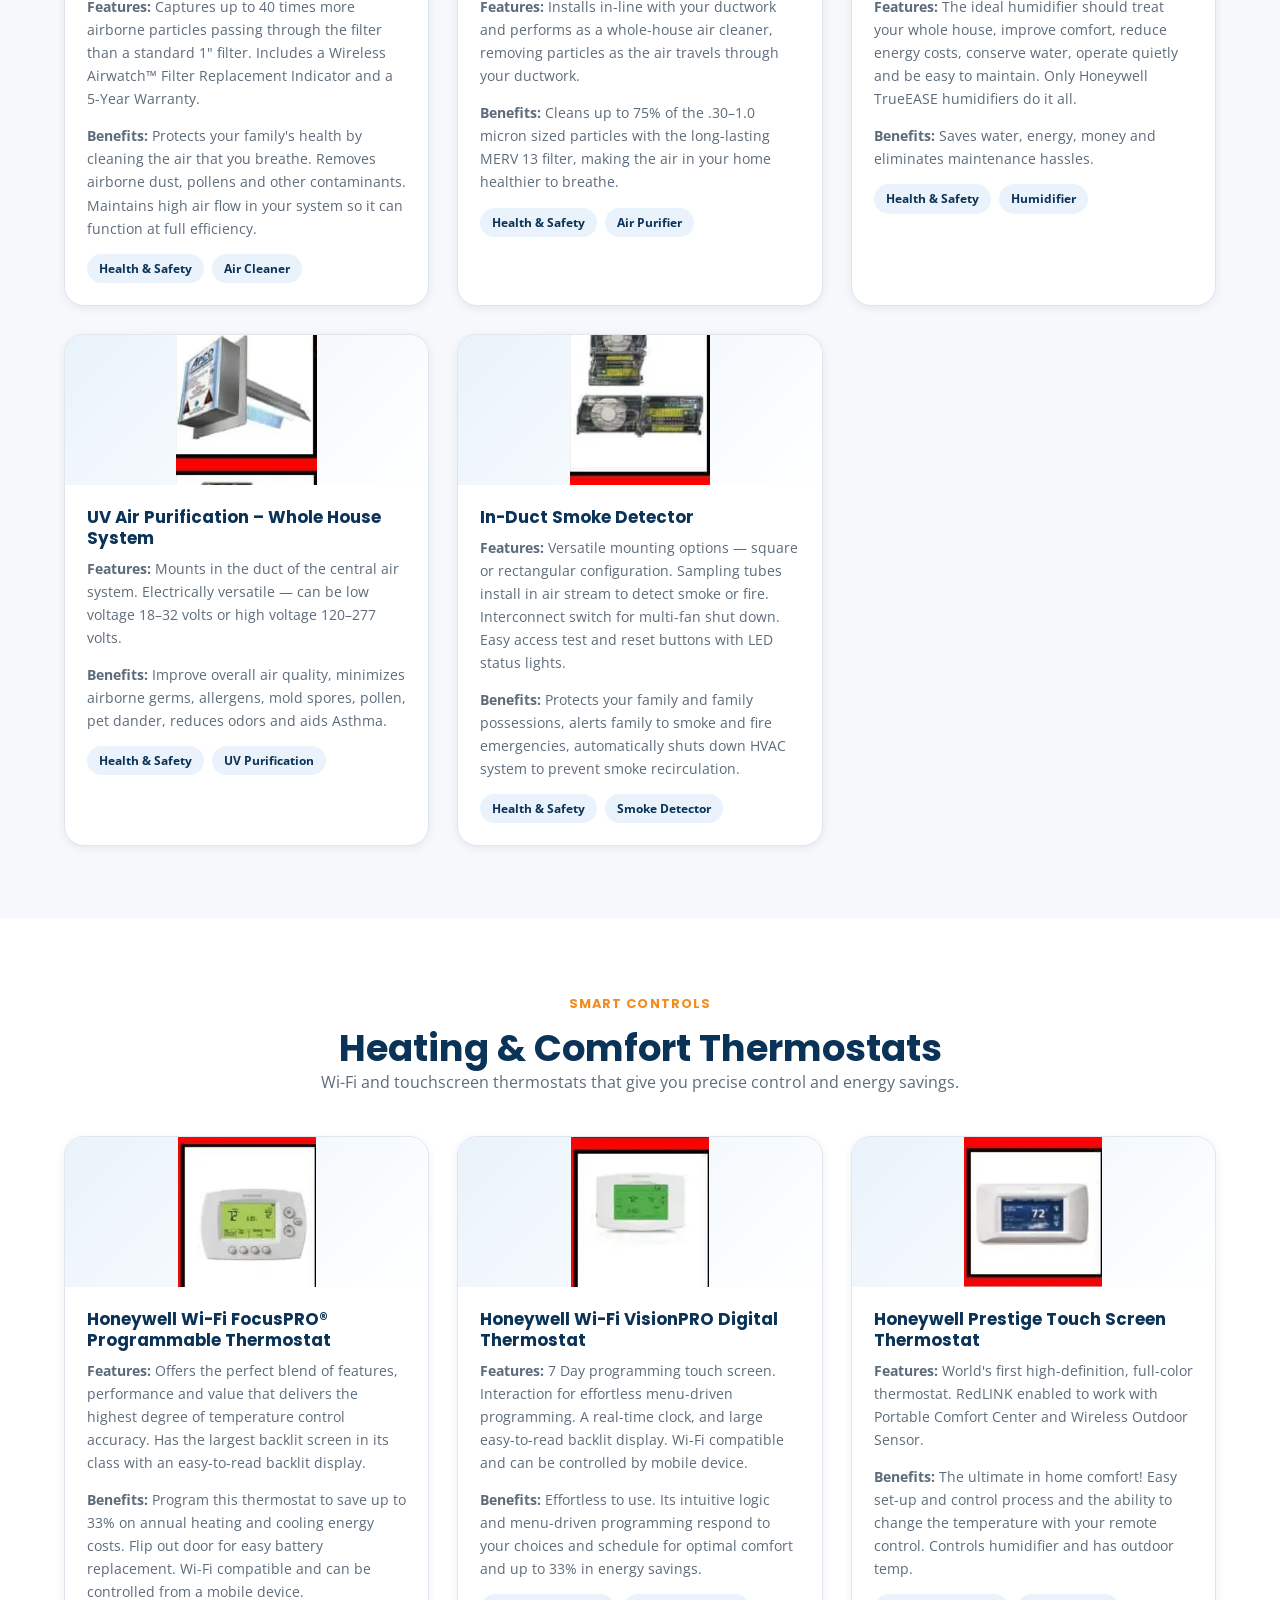
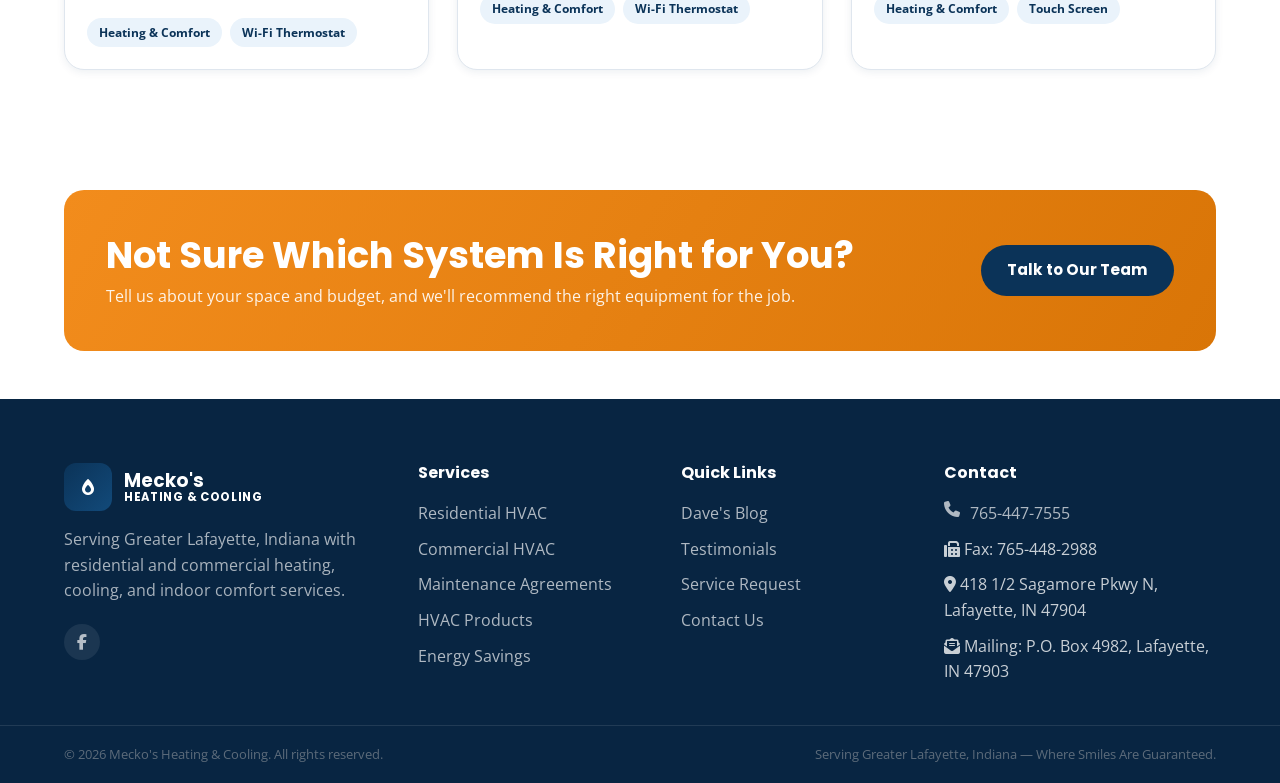
==== commit f6f18378: "added products" ====
--- a/products.html
+++ b/products.html
@@ -84,9 +84,14 @@
     </div>
   </section>
 
-  <section class="section">
-    <div class="container">
-      <div class="grid grid-3">
+  <section class="section" id="core-equipment">
+    <div class="container">
+      <div class="section-title center">
+        <span class="eyebrow">What We Install</span>
+        <h2>Core Heating &amp; Cooling Equipment</h2>
+        <p>The systems that keep your home or business comfortable — installed, repaired, and maintained by our team.</p>
+      </div>
+      <div class="grid grid-4">
 
         <div class="product-card">
           <div class="product-card__media"><i class="fa-solid fa-fire" style="font-size:2.4rem;"></i></div>
@@ -127,45 +132,6 @@
           </div>
         </div>
 
-        <!-- Integrated product: Honeywell F100 Media Air Cleaner (Image available) -->
-        <div class="product-card">
-          <div class="product-card__media">
-            <img src="images/honeywell_f100_media_air_cleaner.png" alt="Honeywell F100 Media Air Cleaner" style="width:100%;height:100%;object-fit:contain;display:block;" />
-          </div>
-          <div class="product-card__body">
-            <h3>Honeywell F100 Media Air Cleaner</h3>
-            <p>Captures up to 40 times more airborne particles passing through the filter than a standard 1" filter. Includes a Wireless Airwatch™ Filter Replacement Indicator and a 5-Year Warranty.</p>
-            <div class="tag-list">
-              <span class="tag">Installation</span>
-              <span class="tag">Indoor Air Quality</span>
-            </div>
-          </div>
-        </div>
-
-        <div class="product-card">
-          <div class="product-card__media"><i class="fa-solid fa-wind" style="font-size:2.4rem;"></i></div>
-          <div class="product-card__body">
-            <h3>Air Cleaners</h3>
-            <p>Whole-home air cleaning equipment designed to reduce dust, allergens, and airborne particles.</p>
-            <div class="tag-list">
-              <span class="tag">Installation</span>
-              <span class="tag">Indoor Air Quality</span>
-            </div>
-          </div>
-        </div>
-
-        <div class="product-card">
-          <div class="product-card__media"><i class="fa-solid fa-droplet" style="font-size:2.4rem;"></i></div>
-          <div class="product-card__body">
-            <h3>Humidifiers</h3>
-            <p>Whole-home humidifiers that help balance indoor humidity, protecting comfort and your home's woodwork.</p>
-            <div class="tag-list">
-              <span class="tag">Installation</span>
-              <span class="tag">Indoor Air Quality</span>
-            </div>
-          </div>
-        </div>
-
         <div class="product-card">
           <div class="product-card__media"><i class="fa-solid fa-screwdriver-wrench" style="font-size:2.4rem;"></i></div>
           <div class="product-card__body">
@@ -179,8 +145,160 @@
         </div>
 
       </div>
-
-      <div class="cta-banner" style="margin-top:48px;">
+    </div>
+  </section>
+
+  <!-- ================= HEALTH & SAFETY ACCESSORIES (Honeywell) ================= -->
+  <section class="section bg-off-white" id="health-safety">
+    <div class="container">
+      <div class="section-title center">
+        <span class="eyebrow">Indoor Air Quality</span>
+        <h2>Health &amp; Safety Accessories</h2>
+        <p>Honeywell equipment that filters, purifies, and protects the air moving through your home or business.</p>
+      </div>
+      <div class="grid grid-3">
+
+        <div class="product-card">
+          <div class="product-card__media">
+            <img src="images/honeywell_f100_media_air_cleaner.png" alt="Honeywell F100 Media Air Cleaner filter cabinet" loading="lazy" style="width:100%;height:100%;object-fit:contain;display:block;" />
+          </div>
+          <div class="product-card__body">
+            <h3>Honeywell F100 Media Air Cleaner</h3>
+            <p><strong>Features:</strong> Captures up to 40 times more airborne particles passing through the filter than a standard 1" filter. Includes a Wireless Airwatch™ Filter Replacement Indicator and a 5-Year Warranty.</p>
+            <p><strong>Benefits:</strong> Protects your family's health by cleaning the air that you breathe. Removes airborne dust, pollens and other contaminants. Maintains high air flow in your system so it can function at full efficiency.</p>
+            <div class="tag-list">
+              <span class="tag">Health &amp; Safety</span>
+              <span class="tag">Air Cleaner</span>
+            </div>
+          </div>
+        </div>
+
+        <div class="product-card">
+          <div class="product-card__media">
+            <img src="images/preferred_series_air_purifier.png" alt="Preferred Series in-duct whole-house air purifier" loading="lazy" style="width:100%;height:100%;object-fit:contain;display:block;" />
+          </div>
+          <div class="product-card__body">
+            <h3>Preferred Series Air Purifier</h3>
+            <p><strong>Features:</strong> Installs in-line with your ductwork and performs as a whole-house air cleaner, removing particles as the air travels through your ductwork.</p>
+            <p><strong>Benefits:</strong> Cleans up to 75% of the .30–1.0 micron sized particles with the long-lasting MERV 13 filter, making the air in your home healthier to breathe.</p>
+            <div class="tag-list">
+              <span class="tag">Health &amp; Safety</span>
+              <span class="tag">Air Purifier</span>
+            </div>
+          </div>
+        </div>
+
+        <div class="product-card">
+          <div class="product-card__media">
+            <img src="images/honeywell_humidifier.png" alt="Honeywell TrueEASE whole-house humidifier" loading="lazy" style="width:100%;height:100%;object-fit:contain;display:block;" />
+          </div>
+          <div class="product-card__body">
+            <h3>Honeywell Humidifier</h3>
+            <p><strong>Features:</strong> The ideal humidifier should treat your whole house, improve comfort, reduce energy costs, conserve water, operate quietly and be easy to maintain. Only Honeywell TrueEASE humidifiers do it all.</p>
+            <p><strong>Benefits:</strong> Saves water, energy, money and eliminates maintenance hassles.</p>
+            <div class="tag-list">
+              <span class="tag">Health &amp; Safety</span>
+              <span class="tag">Humidifier</span>
+            </div>
+          </div>
+        </div>
+
+        <div class="product-card">
+          <div class="product-card__media">
+            <img src="images/uv_air_purification_whole_house.png" alt="UV air purification whole-house duct-mounted system" loading="lazy" style="width:100%;height:100%;object-fit:contain;display:block;" />
+          </div>
+          <div class="product-card__body">
+            <h3>UV Air Purification – Whole House System</h3>
+            <p><strong>Features:</strong> Mounts in the duct of the central air system. Electrically versatile — can be low voltage 18–32 volts or high voltage 120–277 volts.</p>
+            <p><strong>Benefits:</strong> Improve overall air quality, minimizes airborne germs, allergens, mold spores, pollen, pet dander, reduces odors and aids Asthma.</p>
+            <div class="tag-list">
+              <span class="tag">Health &amp; Safety</span>
+              <span class="tag">UV Purification</span>
+            </div>
+          </div>
+        </div>
+
+        <div class="product-card">
+          <div class="product-card__media">
+            <img src="images/in_duct_smoke_detector.png" alt="In-duct smoke detector unit" loading="lazy" style="width:100%;height:100%;object-fit:contain;display:block;" />
+          </div>
+          <div class="product-card__body">
+            <h3>In-Duct Smoke Detector</h3>
+            <p><strong>Features:</strong> Versatile mounting options — square or rectangular configuration. Sampling tubes install in air stream to detect smoke or fire. Interconnect switch for multi-fan shut down. Easy access test and reset buttons with LED status lights.</p>
+            <p><strong>Benefits:</strong> Protects your family and family possessions, alerts family to smoke and fire emergencies, automatically shuts down HVAC system to prevent smoke recirculation.</p>
+            <div class="tag-list">
+              <span class="tag">Health &amp; Safety</span>
+              <span class="tag">Smoke Detector</span>
+            </div>
+          </div>
+        </div>
+
+      </div>
+    </div>
+  </section>
+
+  <!-- ================= HEATING & COMFORT THERMOSTATS (Honeywell) ================= -->
+  <section class="section" id="heating-comfort">
+    <div class="container">
+      <div class="section-title center">
+        <span class="eyebrow">Smart Controls</span>
+        <h2>Heating &amp; Comfort Thermostats</h2>
+        <p>Wi-Fi and touchscreen thermostats that give you precise control and energy savings.</p>
+      </div>
+      <div class="grid grid-3">
+
+        <div class="product-card">
+          <div class="product-card__media">
+            <img src="images/honeywell_wifi_focuspro_thermostat.png" alt="Honeywell Wi-Fi FocusPRO programmable thermostat" loading="lazy" style="width:100%;height:100%;object-fit:contain;display:block;" />
+          </div>
+          <div class="product-card__body">
+            <h3>Honeywell Wi-Fi FocusPRO® Programmable Thermostat</h3>
+            <p><strong>Features:</strong> Offers the perfect blend of features, performance and value that delivers the highest degree of temperature control accuracy. Has the largest backlit screen in its class with an easy-to-read backlit display.</p>
+            <p><strong>Benefits:</strong> Program this thermostat to save up to 33% on annual heating and cooling energy costs. Flip out door for easy battery replacement. Wi-Fi compatible and can be controlled from a mobile device.</p>
+            <div class="tag-list">
+              <span class="tag">Heating &amp; Comfort</span>
+              <span class="tag">Wi-Fi Thermostat</span>
+            </div>
+          </div>
+        </div>
+
+        <div class="product-card">
+          <div class="product-card__media">
+            <img src="images/honeywell_wifi_visionpro_thermostat.png" alt="Honeywell Wi-Fi VisionPRO digital touch screen thermostat" loading="lazy" style="width:100%;height:100%;object-fit:contain;display:block;" />
+          </div>
+          <div class="product-card__body">
+            <h3>Honeywell Wi-Fi VisionPRO Digital Thermostat</h3>
+            <p><strong>Features:</strong> 7 Day programming touch screen. Interaction for effortless menu-driven programming. A real-time clock, and large easy-to-read backlit display. Wi-Fi compatible and can be controlled by mobile device.</p>
+            <p><strong>Benefits:</strong> Effortless to use. Its intuitive logic and menu-driven programming respond to your choices and schedule for optimal comfort and up to 33% in energy savings.</p>
+            <div class="tag-list">
+              <span class="tag">Heating &amp; Comfort</span>
+              <span class="tag">Wi-Fi Thermostat</span>
+            </div>
+          </div>
+        </div>
+
+        <div class="product-card">
+          <div class="product-card__media">
+            <img src="images/honeywell_prestige_touchscreen_thermostat.png" alt="Honeywell Prestige high-definition color touch screen thermostat" loading="lazy" style="width:100%;height:100%;object-fit:contain;display:block;" />
+          </div>
+          <div class="product-card__body">
+            <h3>Honeywell Prestige Touch Screen Thermostat</h3>
+            <p><strong>Features:</strong> World's first high-definition, full-color thermostat. RedLINK enabled to work with Portable Comfort Center and Wireless Outdoor Sensor.</p>
+            <p><strong>Benefits:</strong> The ultimate in home comfort! Easy set-up and control process and the ability to change the temperature with your remote control. Controls humidifier and has outdoor temp.</p>
+            <div class="tag-list">
+              <span class="tag">Heating &amp; Comfort</span>
+              <span class="tag">Touch Screen</span>
+            </div>
+          </div>
+        </div>
+
+      </div>
+    </div>
+  </section>
+
+  <section class="section-tight">
+    <div class="container">
+      <div class="cta-banner">
         <div>
           <h2>Not Sure Which System Is Right for You?</h2>
           <p>Tell us about your space and budget, and we'll recommend the right equipment for the job.</p>
